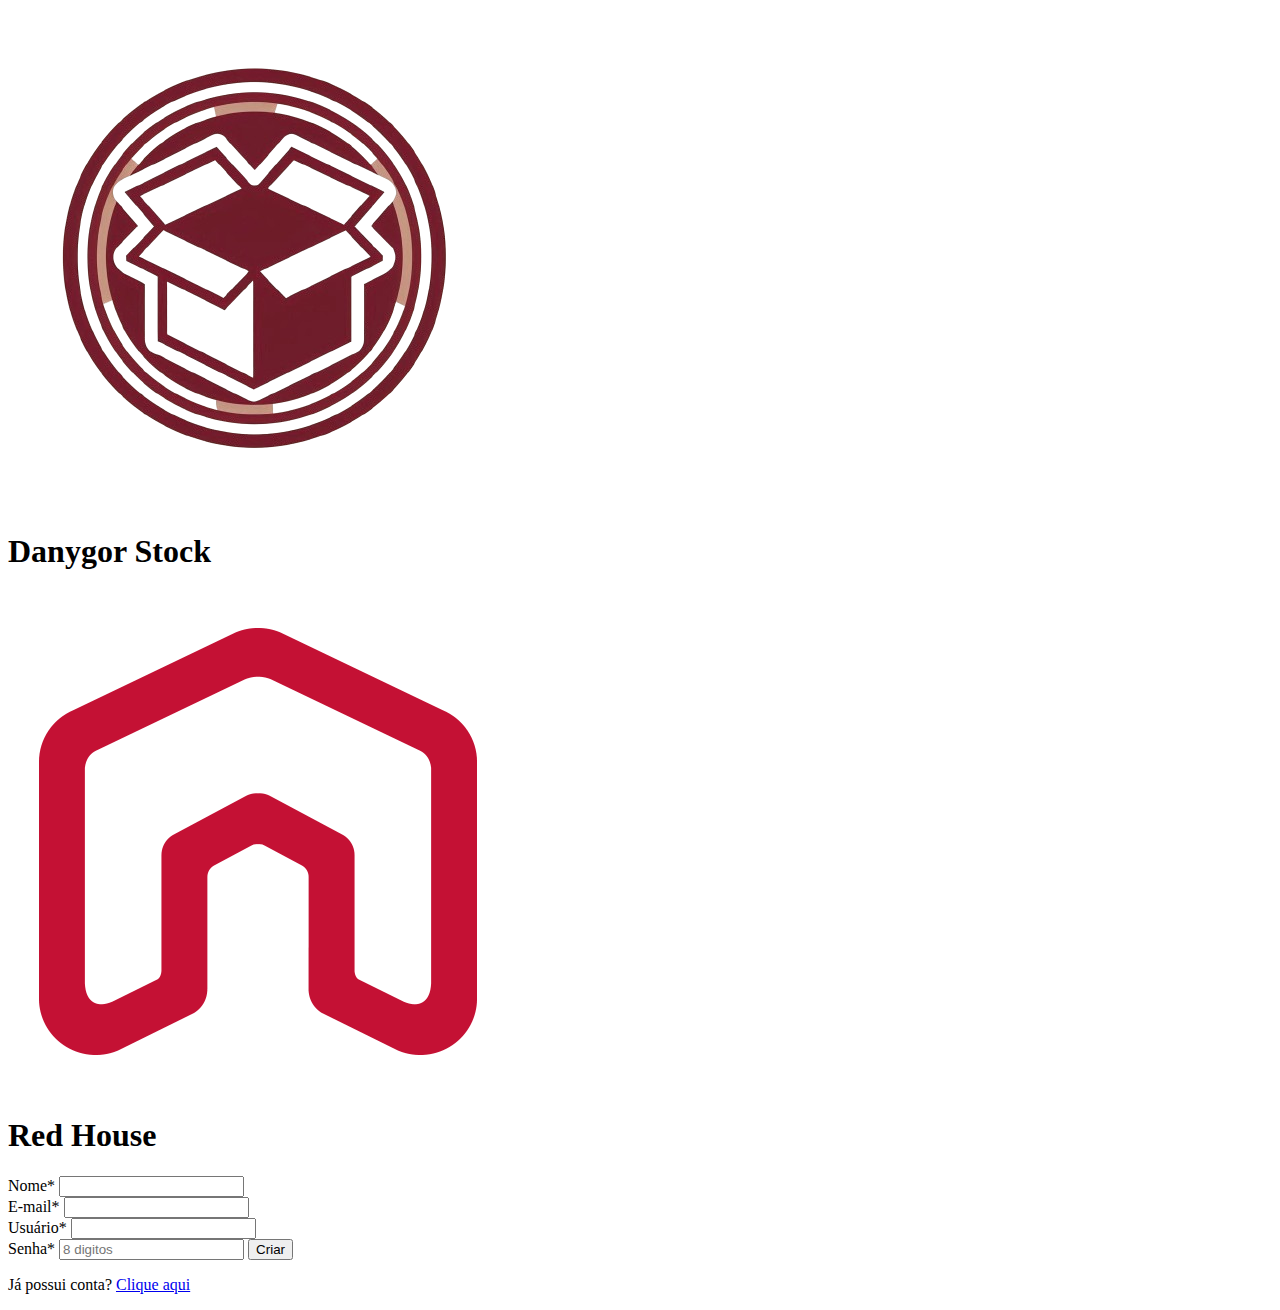
==== code/createLogin.html @ 09f0480b "Feito ate aqui" ====
<!DOCTYPE html>
<html lang="pt-br">

<head>
    <meta charset="UTF-8">
    <meta name="viewport" content="width=device-width, initial-scale=1.0">
    <title>Danygor Control Stock | Login</title>
    <link rel="preconnect" href="https://fonts.googleapis.com">
    <link rel="preconnect" href="https://fonts.gstatic.com" crossorigin>
    <link
        href="https://fonts.googleapis.com/css2?family=Grey+Qo&family=Poppins:ital,wght@0,100;0,200;0,300;0,400;0,500;0,600;0,700;0,800;0,900;1,100;1,200;1,300;1,400;1,500;1,600;1,700;1,800;1,900&display=swap"
        rel="stylesheet">
    <link rel="shortcut icon" href="../ascets/logo_Danygor.png" type="image/x-icon">
    <link rel="stylesheet" href="../styles/styleLogin.css">
    <link rel="stylesheet" href="../styles/styleCreateLogin.css">
</head>

<body>
    <header>
        <div class="logo"><a href="../code/home.html"><img src="../assets/logos/logo_Danygor.png" alt="logo"></a></div>
        <h1>Danygor Stock</h1>
    </header>

    <main>
        <div class="container">
            <!-- <h1>Criar conta</h1> -->
            <!-- Formulário de login principal. -->
            <div class="form">
                <div class="logo-redhouse">
                    <img src="../assets/logos/logoRH.png" alt="logo-RH" class="logoRH">
                    <h1>Red House</h1>
                </div>
                <form action="criarAcesso.php" method="post">
                    <label for="">Nome*</label>
                    <input type="text" name="nome" id="nome" required> <br>
                    <label for="">E-mail*</label>
                    <input type="email" name="email" id="email" required> <br>
                    <label for="">Usuário*</label>
                    <input type="text" name="usu" id="usu" required> <br>
                    <label for="">Senha*</label>
                    <input type="password" name="passW" id="passW" placeholder="8 digitos" maxlength="8" required>
                    <input type="submit" name="send" id="sendBtn" value="Criar">
                    <p>Já possui conta? <a href="login.html">Clique aqui</a></p>
                </form>
            </div>
        </div>
    </main>
    <script src="../scripts/script.js"></script>
</body>

</html>
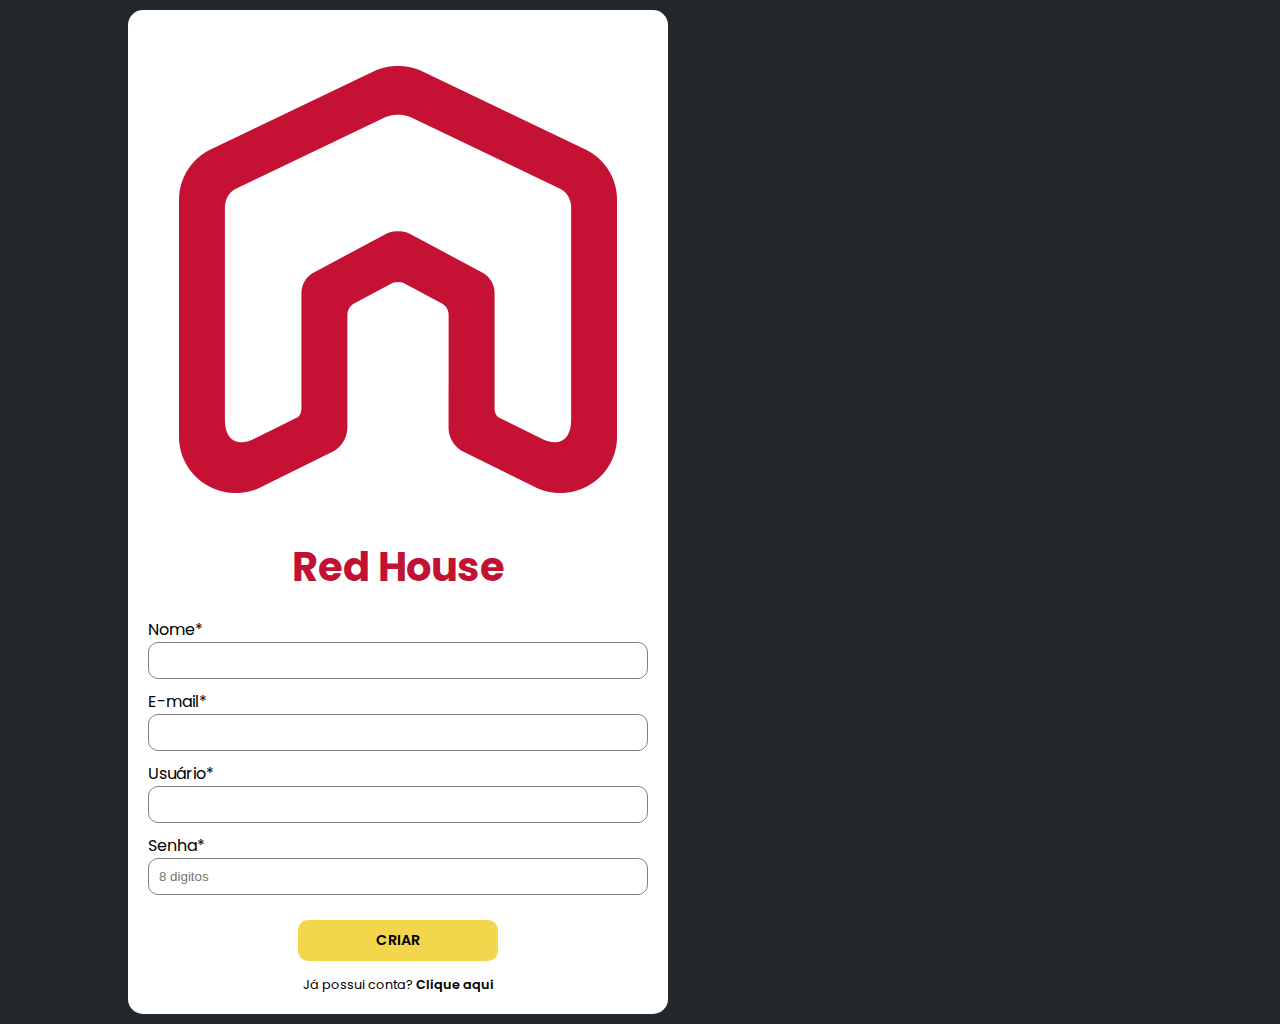
==== commit 5ac4e85b: "ok" ====
--- a/code/createLogin.html
+++ b/code/createLogin.html
@@ -16,11 +16,6 @@
 </head>
 
 <body>
-    <header>
-        <div class="logo"><a href="../code/home.html"><img src="../assets/logos/logo_Danygor.png" alt="logo"></a></div>
-        <h1>Danygor Stock</h1>
-    </header>
-
     <main>
         <div class="container">
             <!-- <h1>Criar conta</h1> -->
--- a/styles/styleLogin.css
+++ b/styles/styleLogin.css
@@ -0,0 +1,230 @@
+* {
+    margin: 0;
+    padding: 0;
+    box-sizing: border-box;
+}
+
+body {
+    width: 100%;
+    height: 100vh;
+    font-size: 1rem;
+}
+
+header {
+    width: 100%;
+    height: 70px;
+    display: flex;
+    align-items: center;
+    justify-content: center;
+    gap: 5px;
+}
+
+header img {
+    width: 80px;
+    transition: all 1s ease;
+}
+
+header img:hover {
+    transform: scale(.9);
+}
+
+
+header h1 {
+    font-family: "Bebas Neue", sans-serif;
+}
+
+main {
+    background-color: #25282a;
+    min-height: 100%;
+    font-family: "Poppins";
+    display: flex;
+    justify-content: center;
+    /* padding: 20px; */
+}
+
+main .container {
+    display: flex;
+    align-items: center;
+    gap: 50px;
+    width: 80%;
+    margin: 0 auto;
+    padding-block: 10px;
+
+}
+
+.logo-RH {
+    width: 110px;
+
+    top: 130px;
+    animation: fly 8s ease-in-out infinite;
+}
+
+.main_info {
+    max-width: 50%;
+    
+}
+
+.main_info h2 {
+    color: #fff;
+    font-weight: 300;
+}
+
+.main_info h1 {
+    color: #fff;
+    font-size: 4rem;
+}
+
+.main_info span {
+    color: #c21233;
+    font-size: 4rem;
+    font-weight: 700;
+}
+
+.main_info p {
+    color: #fff;
+    font-size: 1em;
+    font-weight: 200;
+    font-style: italic;
+
+}
+
+.form {
+    max-width: 100%;
+    min-width: 35%;
+    background-color: #fff;
+    padding: 20px;
+    border-radius: 15px;
+}
+
+/* Mensagem e erro de senha incorreta */
+.erroSenha {
+    color: red;
+    display: none;
+}
+
+.form h1 {
+    color: #c21233;
+    text-align: center;
+    font-size: 2.5em;
+    padding-bottom: 20px;
+}
+
+.form form input {
+    border: 1px solid gray;
+    /* border-bottom: 1px solid gray; */
+    border-radius: 10px;
+    width: 100%;
+    padding: 10px;
+    margin-bottom: 10px;
+    outline: none;
+}
+
+.form form input#sendBtn {
+    background-color: #F3D64C;
+    color: black;
+    width: 40%;
+    text-transform: uppercase;
+    font-family: "Poppins";
+    font-weight: 600;
+    font-size: .9em;
+    border: none;
+    display: block;
+    margin: 15px auto;
+}
+
+.form form input#sendBtn:hover {
+    cursor: pointer;
+    background-color: #bbb124;
+}
+
+
+.form form p {
+    font-size: .8rem;
+    text-align: center;
+}
+
+.form form a {
+    text-decoration: none;
+    color: black;
+    font-weight: 600;
+}
+
+@media screen and (max-width: 835px) {
+    main .container {
+        flex-direction: column;
+        gap: 20px;
+        align-items: center;
+        text-align: center;
+
+    }
+
+    main {
+        padding: 0;
+    }
+
+    .main_info{
+        text-align: center;
+        max-width: 100%;
+    }
+
+    .main_info p {
+        text-align: center;
+    }
+
+    .main_info h1 {
+        text-align: center;
+        font-size: 3rem;
+    }
+
+    .main_info span {
+        font-size: 3rem;
+        display: inline;
+    }
+
+    .main_info h2 {
+        padding-top: 20px;
+    }
+
+    .logo-RH {
+        display: none;
+    }
+
+    .form {
+        border: 1px solid black;
+    }
+}
+
+.loading-overlay {
+    position: fixed;
+    top: 0;
+    left: 0;
+    width: 100%;
+    height: 100%;
+    background: rgba(255, 255, 255, 0.8);
+    display: none;
+    /* Escondido por padrão */
+    align-items: center;
+    justify-content: center;
+    z-index: 1000;
+}
+
+.spinner {
+    border: 8px solid #f3f3f3;
+    /* Light grey */
+    border-top: 8px solid #3498db;
+    /* Blue */
+    border-radius: 50%;
+    width: 50px;
+    height: 50px;
+    animation: spin 1s linear infinite;
+}
+
+@keyframes spin {
+    0% {
+        transform: rotate(0deg);
+    }
+
+    100% {
+        transform: rotate(360deg);
+    }
+}